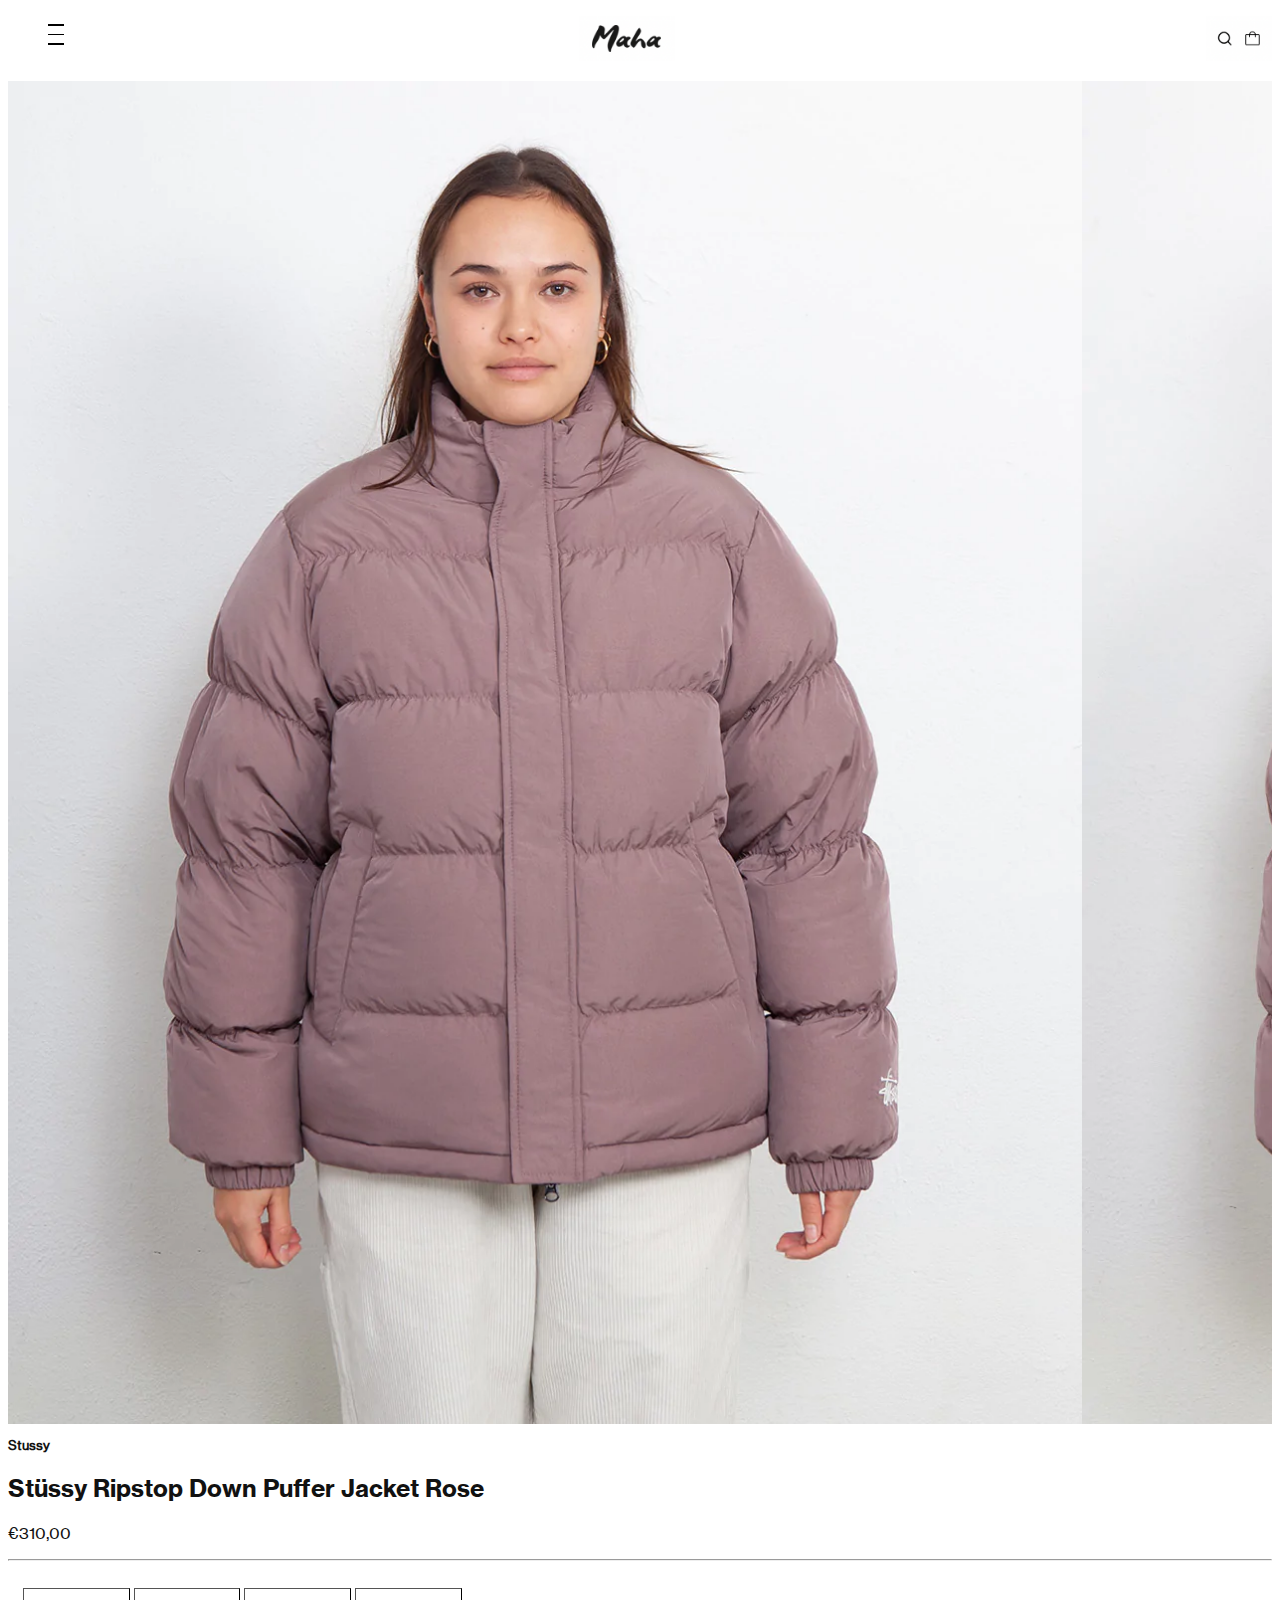
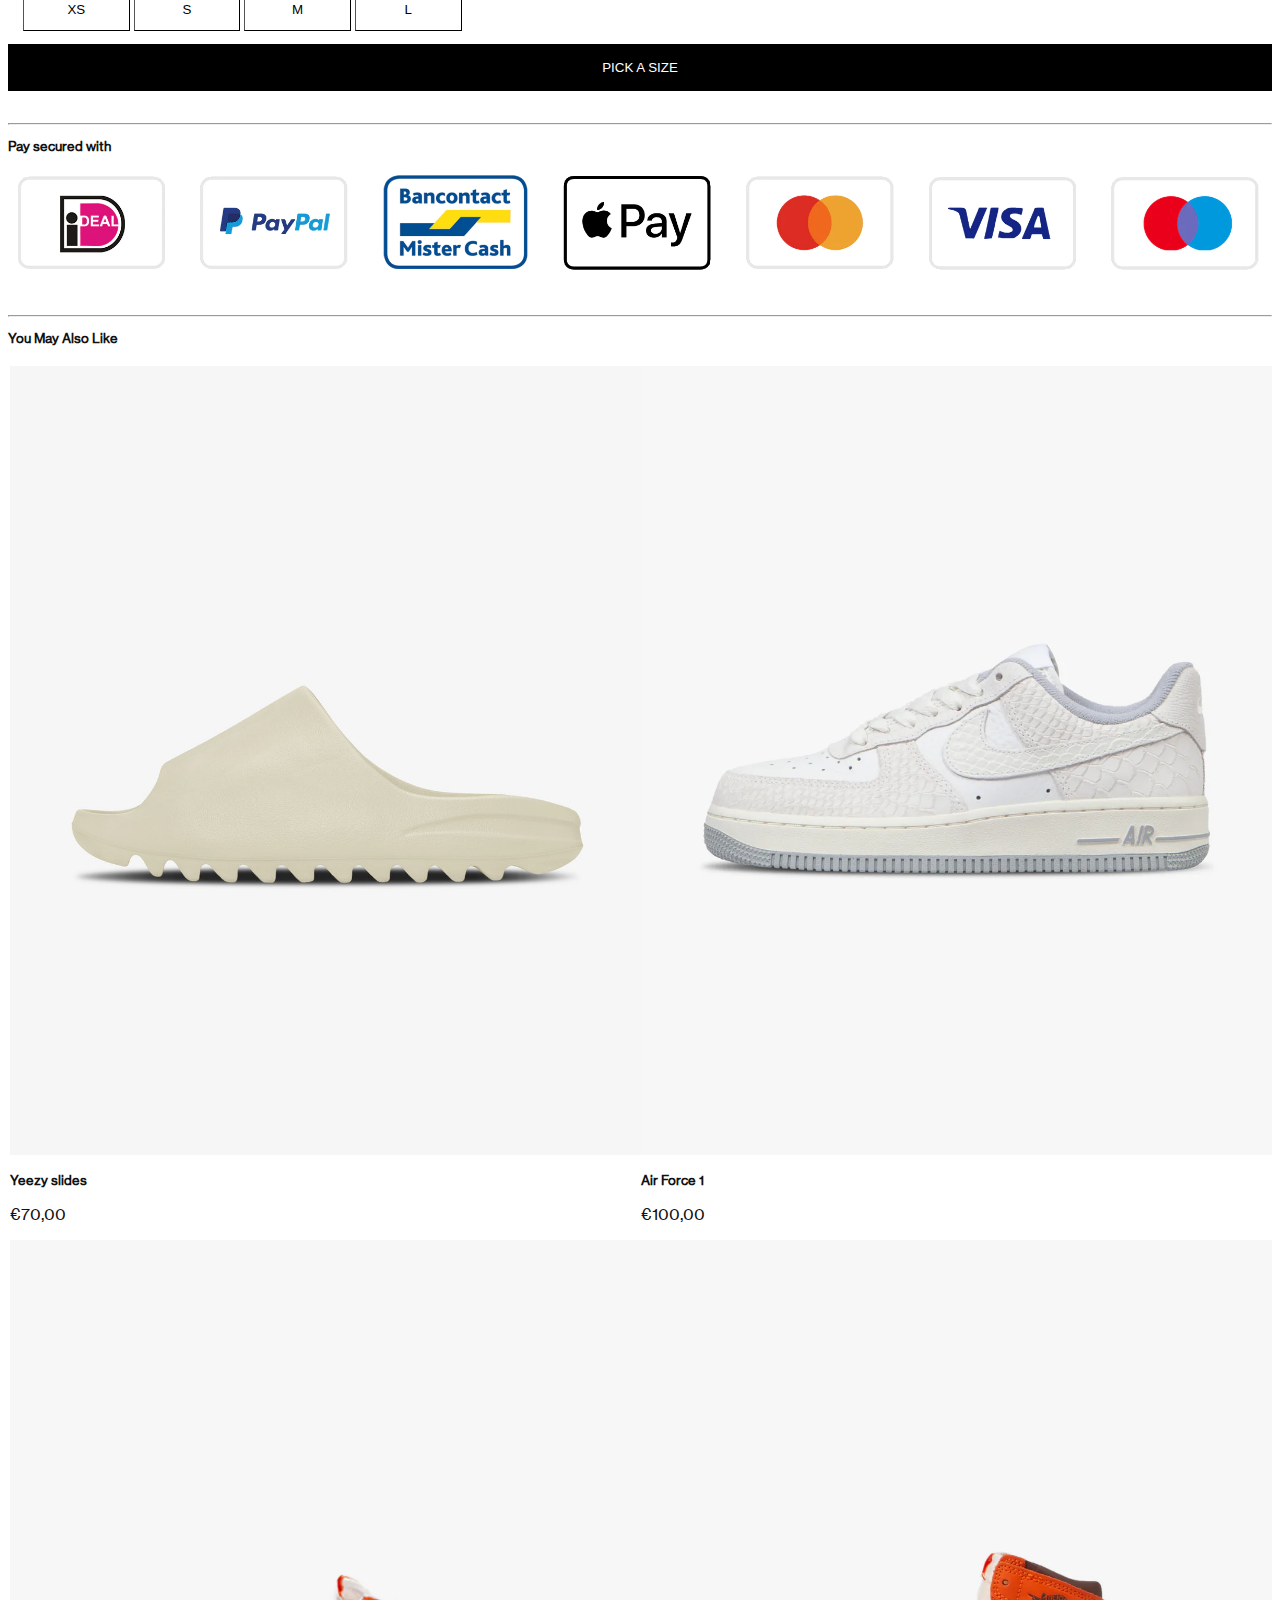
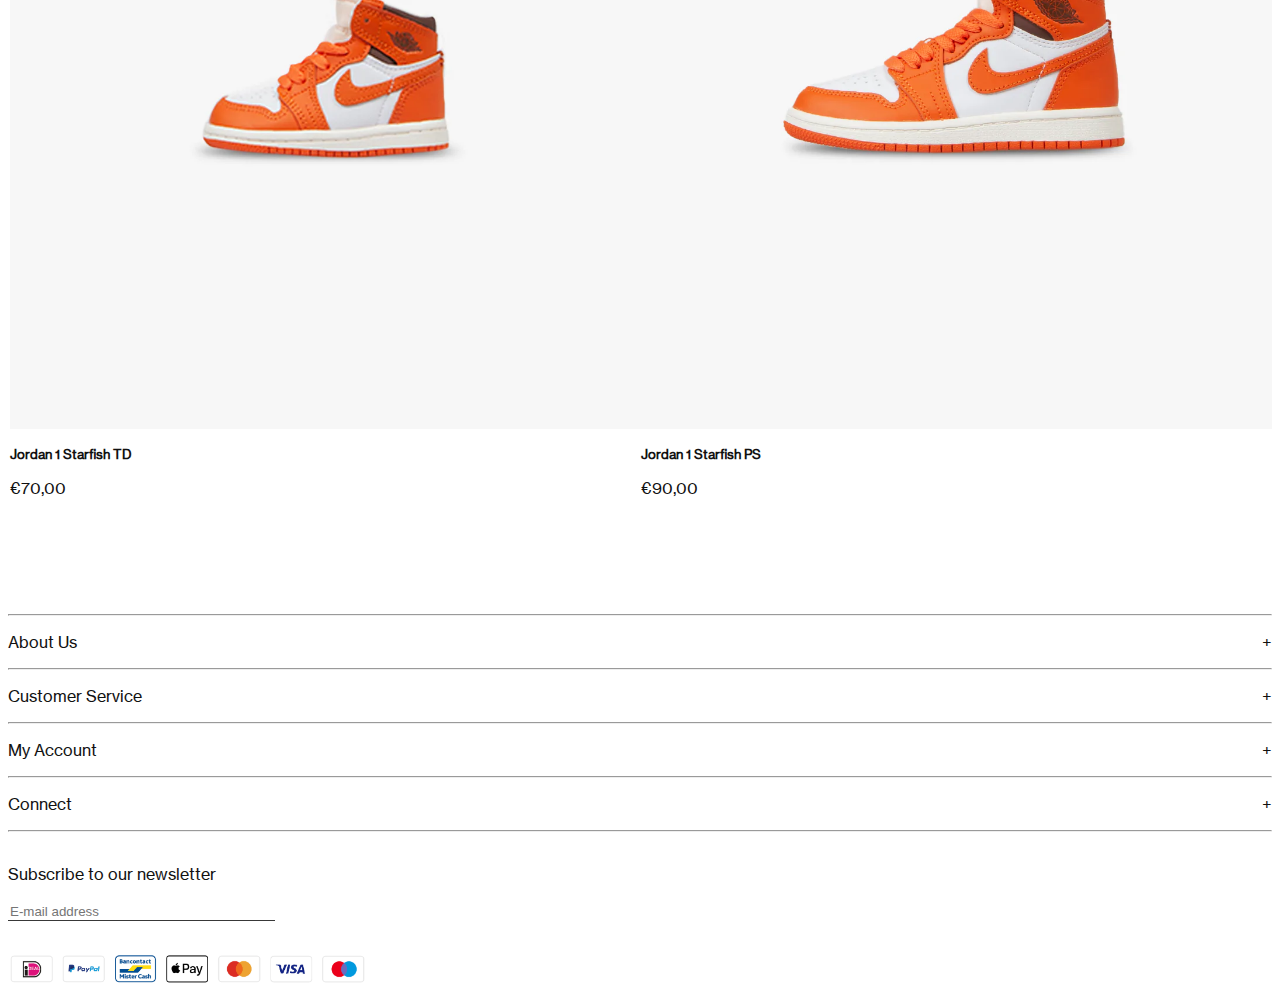
==== product.html @ 639cd8f4 "Add files via upload" ====
<!doctype html>
<html lang="nl">
	
<head>
	<meta charset="UTF-8">
	<meta name="author" content="jouw naam">
	<meta name="viewport" content="width=device-width, initial-scale=1">
	
	<title>Maha</title>
	
	<link href="styles/style.css" rel="stylesheet">
	<link rel="icon" type="image/svg+xml" href="images/favicon.svg">
</head>

<body id="productpage">
	<script defer src="scripts/script.js"></script>

<header>
	<!-- Hamburger, search and cart icon -->
	<ul>
		<li>
			<div>
				<span></span>
				<span></span>
				<span></span>
			</div>
		</li>
		<li><a href="index.html"><img src="images/logo.maha.png" alt="logo"></a></li>
		<li><img src="images/cart.icon.png" alt="winkelmandje"></li>
	</ul>
	<div>
		<ul>
			<li>New</li>
			<li>Footwear</li>
			<li>Cloting</li>
			<li>Lifestyle</li>
			<li>Designers</li>
			<li>Launches</li>
			<li>Sale</li>
			<li>Journal</li>
		</ul>
	</div>
</header>

<article class="productarticle">
	<img src="images/product1.webp" alt="jas">
	<img src="images/product2.webp" alt="jas">
	<img src="images/product3.webp" alt="jas">
	<img src="images/product4.webp" alt="jas">
</article>

<article>
<h3>Stussy</h3>
<h2>Stüssy Ripstop Down Puffer Jacket Rose</h2>
<p>€310,00</p>
</article>

<hr>

<article>
	<button>XS</button>
	<button>S</button>
	<button>M</button>
	<button>L</button>
</article>

<button class="cartbutton">PICK A SIZE</button>

<hr class="hr">

<h3>Pay secured with</h3>
<img src="images/payment-icons-maha.webp" alt="payment methods">

<hr class="hr2">

<h3>You May Also Like</h3>

<article>
	<ul class="list">
	<li>
		<img src="images/yeezy.bone.jpeg" alt="slides">
		<h3>Yeezy slides</h3>
		<p>€70,00</p>
	</li> 
	<li>
		<img src="images/af1.webp" alt="af1">
		<h3>Air Force 1</h3>
		<p>€100,00</p>
	</li>
	<li>
		<img src="images/starfish1.webp" alt="jordans">
		<h3>Jordan 1 Starfish TD</h3>
		<p>€70,00</p>
	</li>
	<li>
		<img src="images/starfish2.webp" alt="jordans">
		<h3>Jordan 1 Starfish PS</h3>
		<p>€90,00</p>
	</li>
	</ul>
	</article>

<footer>
	<hr />
<div>
	<p>About Us</p>
	<p>+</p>
</div>
<hr />
<div>
	<p>Customer Service</p>
	<p>+</p>
</div>
<hr />
<div>
	<p>My Account</p>
	<p>+</p>
</div>
<hr />
<div>
	<p>Connect</p>
	<p>+</p>
</div>
<hr />

<form>
	<p> Subscribe to our newsletter </p>
	<input type="text" placeholder="E-mail address">
</form>

	<img class="payments" src="images/payment-icons-maha.webp" alt="payment"> 
</footer>

</body>
	
</html>
---- styles/style.css ----
/**************/
/* CSS REMEDY */
/**************/
*, *::after, *::before {
  box-sizing:border-box;  
}

button, summary {
	cursor: pointer;
}

img {
	max-width: 100%;
}

/*********************/
/* CUSTOM PROPERTIES */
/*********************/

@font-face{
	font-family: "Maha font";
	src: url('../mahafont/mahafont.ttf');
}

@font-face{
  font-family: "Maha bold";
  src: url('../mahafont/mahafont1.ttf');
}

:root {
	/* startje */
	--color-text:#111;
	--color-background: white;
	font-family: 'Maha font';
}

h3{
  font-size: 13px;
  font-weight: 600;
}

h2{
  font-family: 'Maha bold';
}

/****************/
/* JOUW STYLING */
/****************/

header img {
	height: 45px;
	top: 0.5em;
}

header ul {
    display: flex;
    margin-top: 1em;
    flex-direction: row;
    justify-content: space-between;
    list-style-type: none;
  }

  header ul li:first-of-type div{
    position: absolute;
    display: block;
    z-index: 2;
    cursor: pointer;
    margin-top: 0.5em;
  }

  header ul li:first-of-type div.kruisje span:nth-of-type(2) {
    display: none;
  }
  
  header ul li:first-of-type div.kruisje span:first-of-type {
    top: 1.1em;
    transform: rotate(45deg);
    width: 2em;
  }
  
  header ul li:first-of-type div.kruisje span:last-of-type {
    transform: rotate(-45deg);
    width: 2em;
  }
  
  header ul li:first-of-type div span {
    display: block;
    width: 1em;
    height: 0.1em;
    background-color: black;
    transition: 0.5s;
    position: relative;
  }

  header ul li:first-of-type div span:nth-of-type(2) {
    top: .5em;
  }
  
  header ul li:first-of-type div span:last-of-type{
    top: 1em;
  }
  
  header ul li:first-of-type div:hover span {
    width: 2em;
  }
  
  header div:nth-child(2) {
    position: fixed;
    left: -25em;
    top: 0;
    display: block;
    width: 25em;
    height: 100%;
    margin: 0;
    background-color: var(--color-background);
    transition: 0.5s;
  }
  
  header div:nth-child(2).open {
    left: .5em;
    z-index: 1;
  }
  
  header ul li ul li {
    font-size: 0.5em;
    margin: 1em 0;
  }
  
  header ul li ul {
    margin-top: 0;
  }
  
  header div:nth-child(2) ul {
    font-size: 1.4em;
    flex-direction: column;
    justify-content: center;
    margin-top: 5em;
  }
  
  header div ul li:first-child ul {
    display: none;
  }
  
  header div ul li:first-child.klap ul {
    display: block;
  }

.section1 {
    position: relative;
}

section article:first-of-type p:first-of-type {
	position: absolute;
	top: 18px;
	left: 20px;
}

.article1{
	margin-left: -8px;
}

.finalsale {
	position: absolute;
	top: 36px;
	left: 20px;
}

.code {
	position: absolute;
	top: 400px;
	left: 20px;
	background-color: black;
	padding: 12px;
	color: white;
  border: none;
}

article.intro-image img {
	margin-top: 40px;
}

hr {
	width: 20%;
	margin: 0;
}

body {
  color:var(--color-text);
  background-color:var(--color-background);
}

.list {
	display: grid;
	grid-template-columns: 50% 50%;
  grid-template-rows: 50% 50%;
	list-style: none;
	margin-top: 60px;
	padding-inline-start: 2px;
  text-align: left;
}

footer form {
	margin-top: 2em;
}

footer form input {
    color: #383838;
    background-color: transparent;
    border: 1px;
    outline: none;
    border-bottom: 1px solid #383838;
    width: 20em;
    transition: .35s ease-in-out;
}

.payment.methods {
	width: 380px;
}

.payments{
	width: 360px;
	margin-top: 2em;
}

div {
	display: flex;
	justify-content: space-between;
}

footer{
	margin-top: 100px;
}

footer hr {
  width: 100%;
}

/*********************************** PRODUCT PAGINA BEGINT HIER *********************************/

#productpage article:first-of-type{
  display: flex;
  flex-shrink: 0;
  overflow-x: scroll;
}

#productpage article:first-of-type img{
  width: 85%;
}

#productpage hr {
  width: 100%;
}

#productpage article:nth-of-type(3){
  width: 100%;
  align-items: center;
  margin-top: 0.5em;
  padding: 13px 15px;
  background-color: var(--color-background);
}

#productpage article:nth-of-type(3) button{
  padding: 13px 15px;
  background-color: var(--color-background);
  width: 8em;
  margin-top: 0.5em;
  border-width: 0.3mm;
}

.cartbutton{
  width: 100%;
  background-color: black;
  color: white;
  border: none;
  height: 3.5em;
}

.hr{
  margin-top: 2em;
}

.hr2{
  margin-top: 2em;
}

#productpage h3:nth-of-type(1){
  text-align: left;
}

#productpage .list {
	display: grid;
	grid-template-columns: 50% 50%;
  grid-template-rows: 50% 50%;
	list-style: none;
	margin-top: 20px;
	padding-inline-start: 2px;
  text-align: left;
}
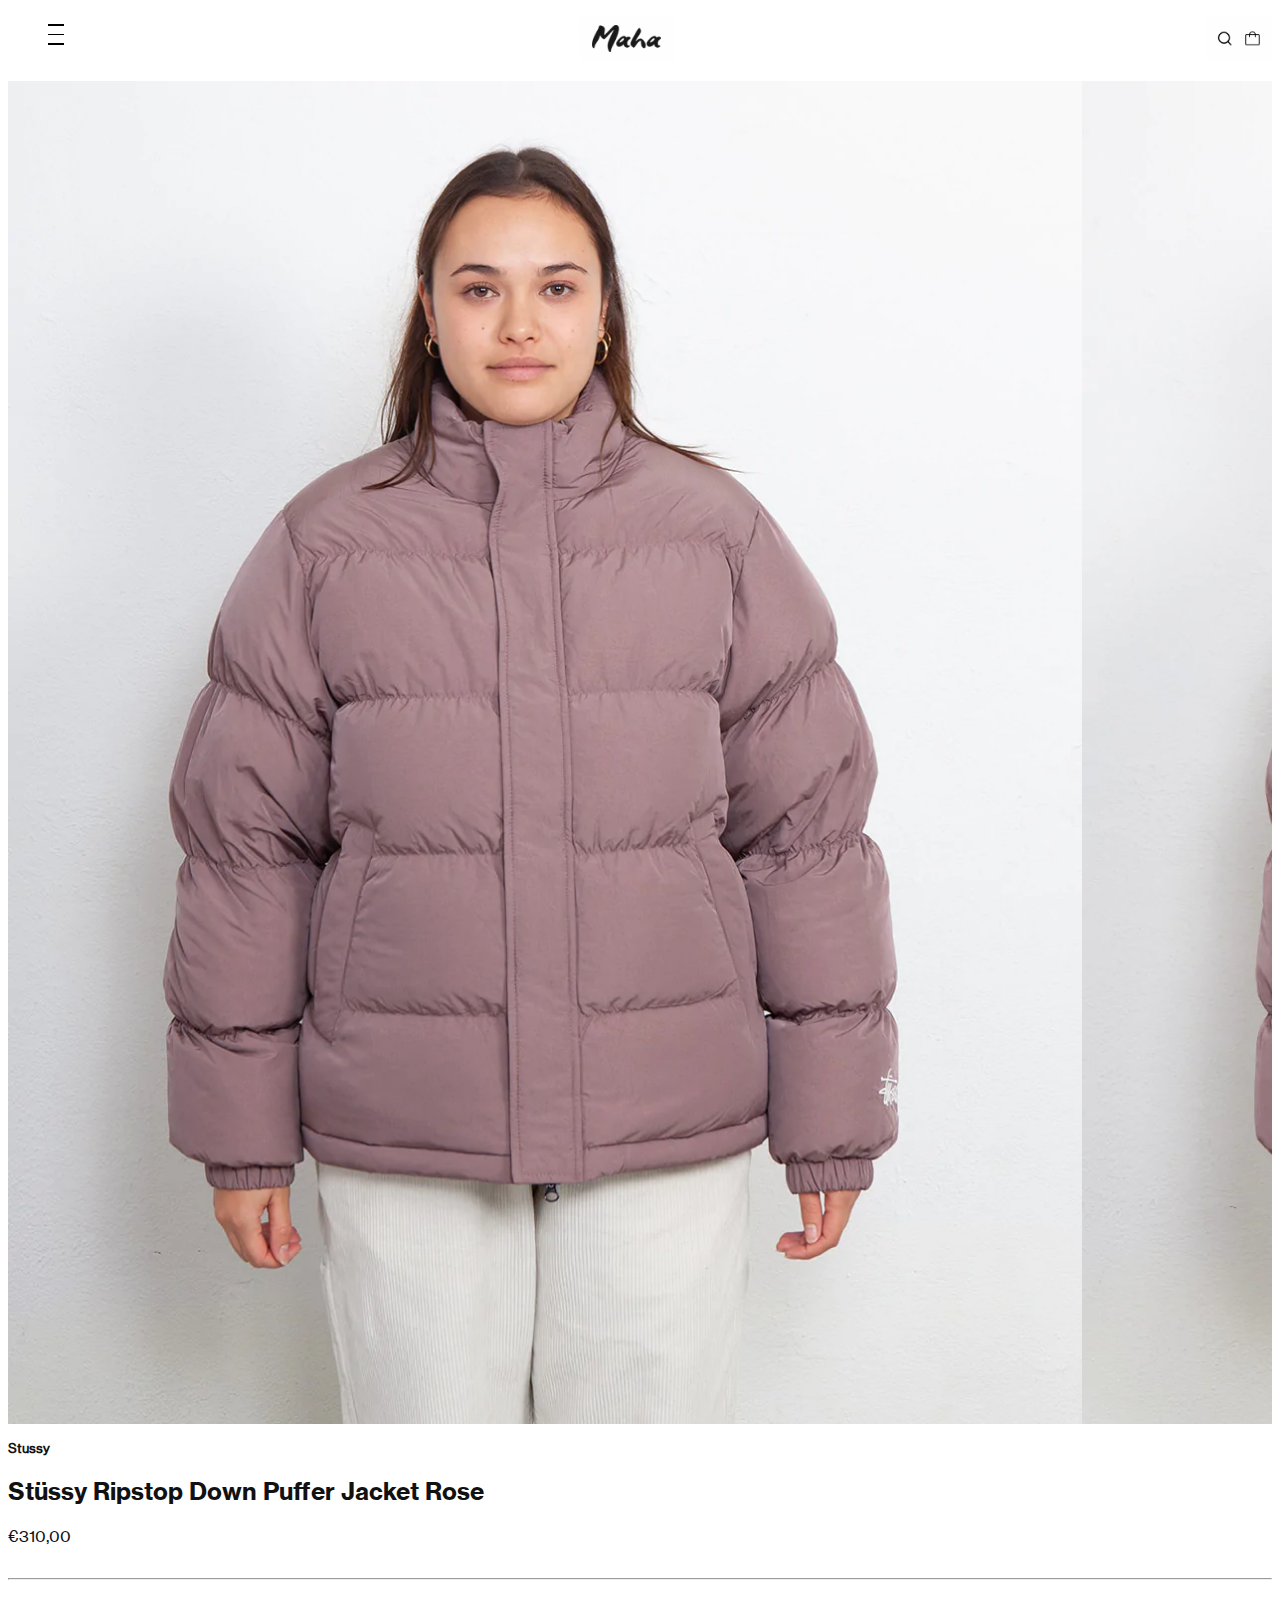
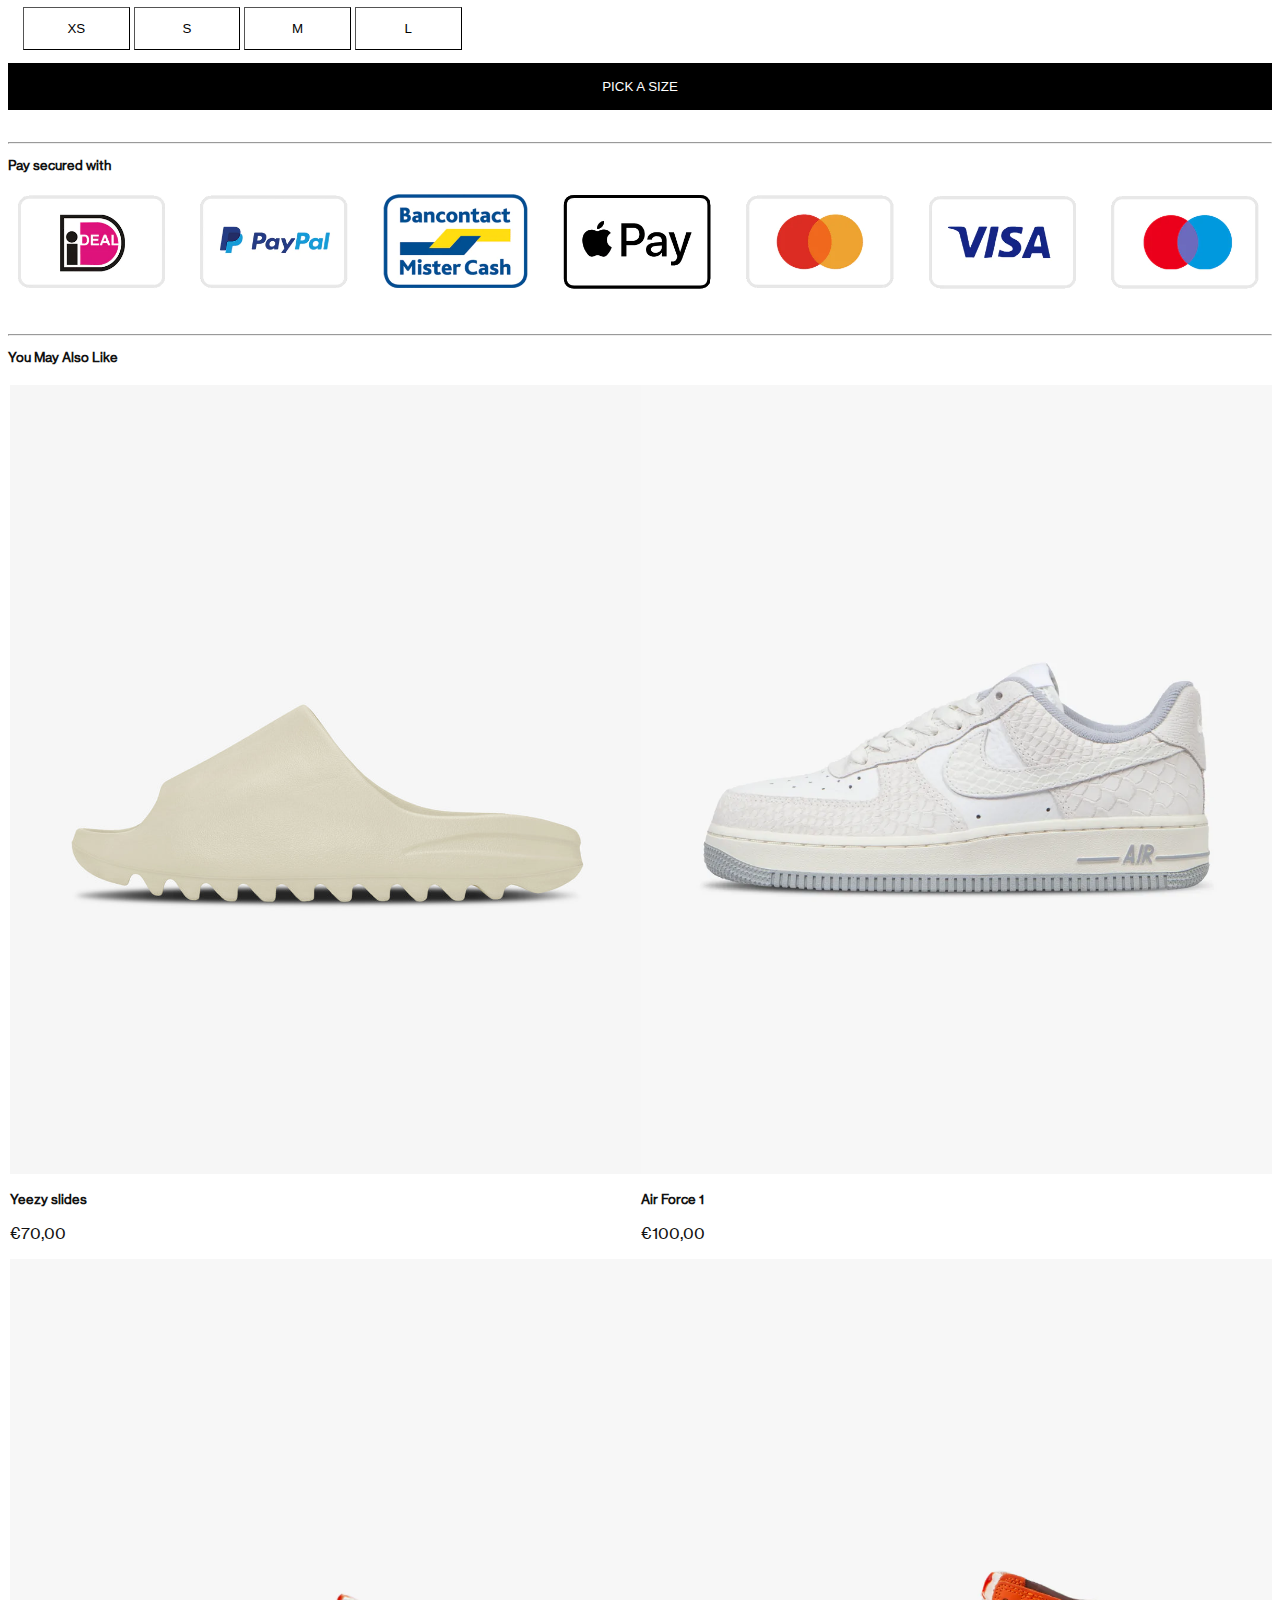
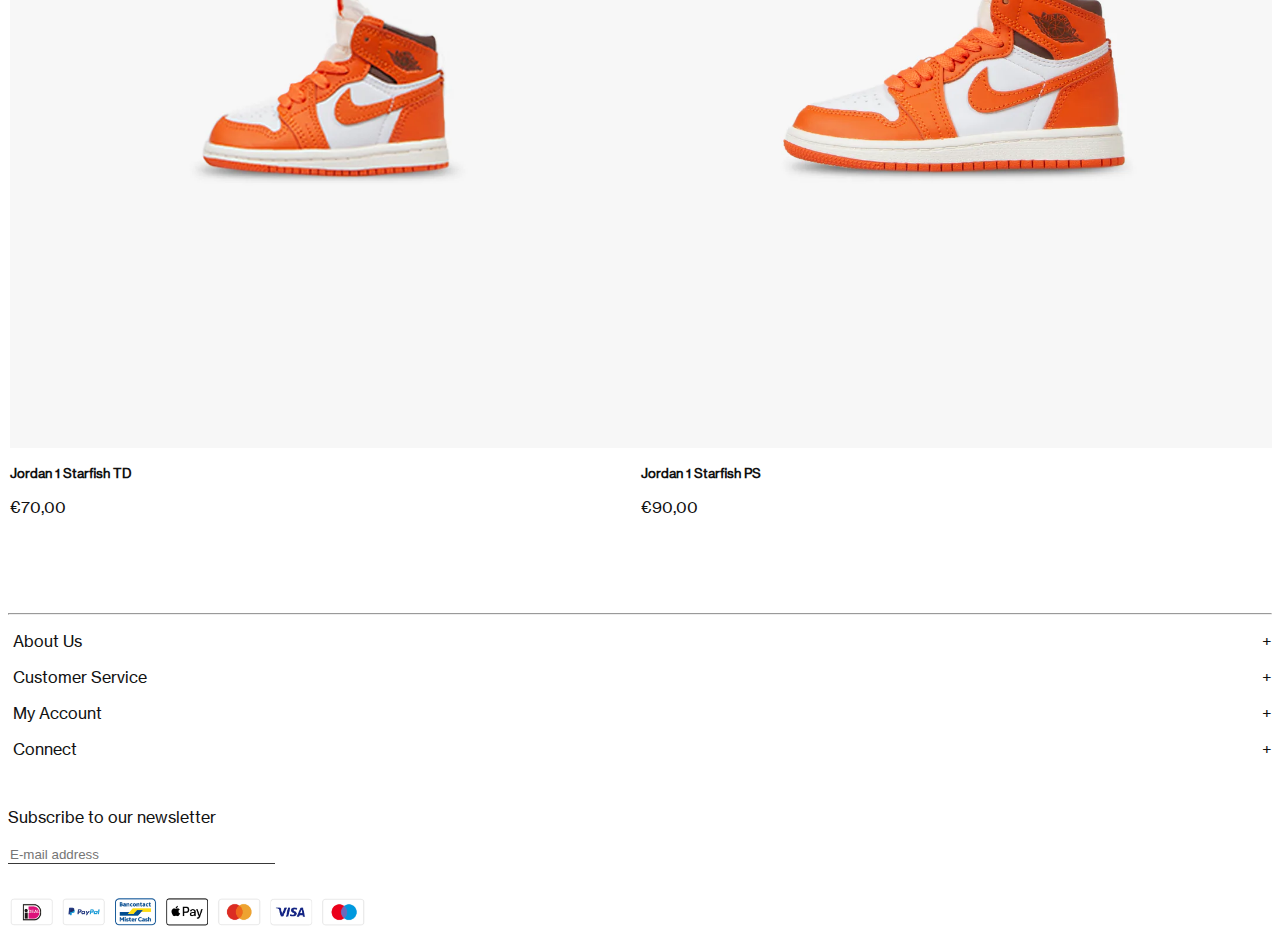
==== commit e068da7b: "Add files via upload" ====
--- a/product.html
+++ b/product.html
@@ -25,7 +25,7 @@
 				<span></span>
 			</div>
 		</li>
-		<li><a href="index.html"><img src="images/logo.maha.png" alt="logo"></a></li>
+		<li class="mahalogo"><a href="index.html"><img src="images/logo.maha.png" alt="logo"></a></li>
 		<li><img src="images/cart.icon.png" alt="winkelmandje"></li>
 	</ul>
 	<div>
@@ -66,12 +66,12 @@
 
 <button class="cartbutton">PICK A SIZE</button>
 
-<hr class="hr">
+<hr>
 
 <h3>Pay secured with</h3>
 <img src="images/payment-icons-maha.webp" alt="payment methods">
 
-<hr class="hr2">
+<hr>
 
 <h3>You May Also Like</h3>
 
@@ -101,27 +101,79 @@
 	</article>
 
 <footer>
-	<hr />
-<div>
-	<p>About Us</p>
-	<p>+</p>
-</div>
-<hr />
-<div>
-	<p>Customer Service</p>
-	<p>+</p>
-</div>
-<hr />
-<div>
-	<p>My Account</p>
-	<p>+</p>
-</div>
-<hr />
-<div>
-	<p>Connect</p>
-	<p>+</p>
-</div>
-<hr />
+	<hr>
+<ul>
+	<li>
+		<details>
+			<summary>About Us</summary>
+				<ul>
+					<li>
+						About Us
+					</li>
+					<li>
+						Contact
+					</li>
+					<li>
+						Careers
+					</li>
+				</ul>
+		</details>
+	</li>
+</ul>
+
+<ul>
+	<li>
+		<details>
+			<summary>Customer Service</summary>
+				<ul>
+					<li>
+						Shipping
+					</li>
+					<li>
+						Returns
+					</li>
+					<li>
+						Privacy Policy
+					</li>
+					<li>
+						Payment Methods
+					</li>
+				</ul>
+		</details>
+	</li>
+</ul>
+
+<ul>
+	<li>
+		<details>
+			<summary>My Account</summary>
+				<ul>
+					<li>
+						Register/Login
+					</li>
+					<li>
+						My orders
+					</li>
+				</ul>
+		</details>
+	</li>
+</ul>
+
+<ul>
+	<li>
+		<details>
+			<summary>Connect</summary>
+				<ul>
+					<li>
+						Instagram
+					</li>
+					<li>
+						Facebook
+					</li>
+				</ul>
+		</details>
+	</li>
+</ul>
 
 <form>
 	<p> Subscribe to our newsletter </p>
--- a/styles/style.css
+++ b/styles/style.css
@@ -50,6 +50,16 @@
 header img {
 	height: 45px;
 	top: 0.5em;
+}
+
+.mahalogo:hover{
+  transition: 2s;
+  transform: scale(1.3);
+}
+
+section article img:hover{
+  transition: 1s;
+  transform: scale(1.02);
 }
 
 header ul {
@@ -145,8 +155,12 @@
     display: block;
   }
 
-.section1 {
-    position: relative;
+section{
+position: relative;
+}
+
+article{
+  margin-top: 1em;
 }
 
 section article:first-of-type p:first-of-type {
@@ -155,17 +169,21 @@
 	left: 20px;
 }
 
-.article1{
-	margin-left: -8px;
-}
-
 .finalsale {
 	position: absolute;
 	top: 36px;
 	left: 20px;
 }
 
-.code {
+#homepage a{
+  background-color: black;
+	padding: 12px;
+	color: white;
+  border: none;
+  text-decoration: none;
+}
+
+.discovermore {
 	position: absolute;
 	top: 400px;
 	left: 20px;
@@ -173,6 +191,7 @@
 	padding: 12px;
 	color: white;
   border: none;
+  text-decoration: none;
 }
 
 article.intro-image img {
@@ -189,7 +208,19 @@
   background-color:var(--color-background);
 }
 
-.list {
+article:nth-of-type(3){
+  margin-top: 4em;
+}
+
+article:nth-of-type(5){
+  margin-top: 4em;
+}
+
+article:nth-of-type(6){
+  margin-top: 4em;
+}
+
+.artikelen {
 	display: grid;
 	grid-template-columns: 50% 50%;
   grid-template-rows: 50% 50%;
@@ -199,8 +230,34 @@
   text-align: left;
 }
 
+ul {
+	list-style: none;
+}
+
+details > summary {
+	cursor: pointer;
+	display: flex;
+	justify-content: space-between;
+	list-style: none;
+  margin-left: -2.2em;
+}
+
+details > summary::after {
+	content: "+";
+	margin-left: auto;
+}
+
+details[open] > summary::after {
+	transform: rotate(360deg);
+  transition-duration: 2s;
+}
+
+summary::-webkit-details-marker {
+	display: none;
+}
+
 footer form {
-	margin-top: 2em;
+	margin-top: 3em;
 }
 
 footer form input {
@@ -213,10 +270,6 @@
     transition: .35s ease-in-out;
 }
 
-.payment.methods {
-	width: 380px;
-}
-
 .payments{
 	width: 360px;
 	margin-top: 2em;
@@ -228,7 +281,7 @@
 }
 
 footer{
-	margin-top: 100px;
+	margin-top: 5em;
 }
 
 footer hr {
@@ -275,11 +328,7 @@
   height: 3.5em;
 }
 
-.hr{
-  margin-top: 2em;
-}
-
-.hr2{
+hr{
   margin-top: 2em;
 }
 
